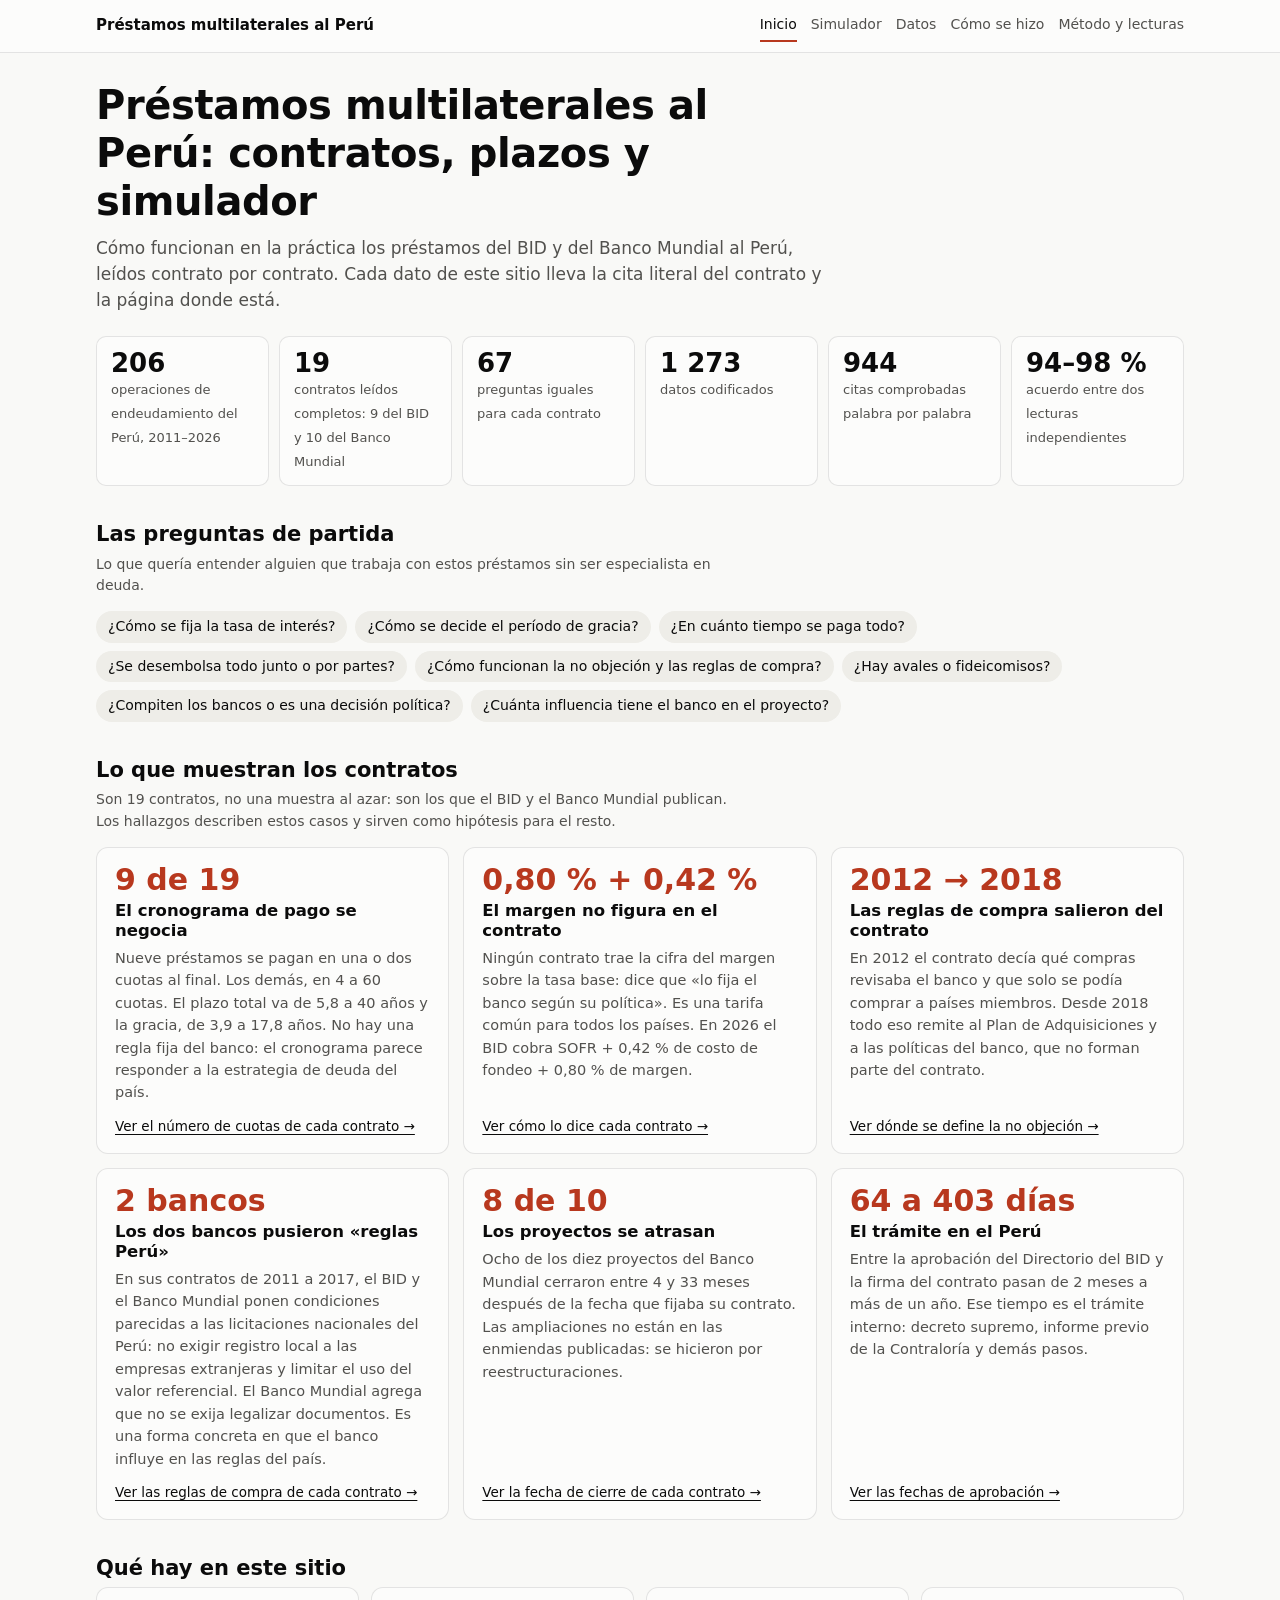
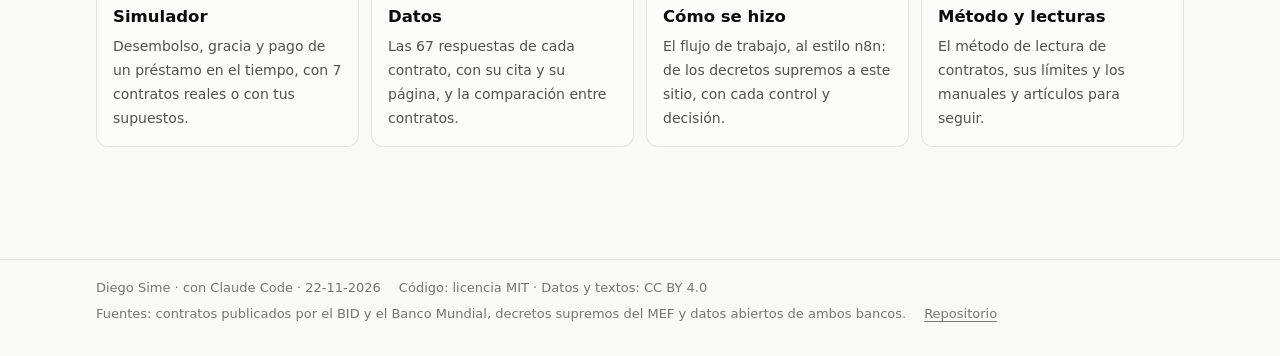
==== index.html @ 69d33046 "Publica el sitio Préstamos multilaterales al Perú - Inicio con seis hallazgos, cada uno enlazado a s" ====
<!doctype html>
<html lang="es">
<head>
<meta charset="utf-8">
<meta name="viewport" content="width=device-width, initial-scale=1, viewport-fit=cover">
<title>Préstamos multilaterales al Perú</title>
<meta name="description" content="Cómo funcionan, en la práctica, los préstamos del BID y del Banco Mundial al Perú, leídos contrato por contrato: plazos, tasas, desembolsos, compras y atrasos, con un simulador.">
<link rel="icon" href="data:image/svg+xml,%3Csvg xmlns='http://www.w3.org/2000/svg' viewBox='0 0 16 16'%3E%3Crect x='1' y='7' width='3' height='8' rx='1' fill='%232a78d6'/%3E%3Crect x='6.5' y='3' width='3' height='12' rx='1' fill='%23eb6834'/%3E%3Crect x='12' y='5' width='3' height='10' rx='1' fill='%231baf7a'/%3E%3C/svg%3E">
<link rel="stylesheet" href="assets/estilos.css">
</head>
<body>
<!-- PROCESO 1: Barra superior, igual en todas las páginas -->
<header class="barra"><div class="barra__in">
  <a class="barra__sitio" href="index.html">Préstamos multilaterales al Perú</a>
  <nav aria-label="Secciones">
    <a href="index.html" aria-current="page">Inicio</a>
    <a href="simulador.html">Simulador</a>
    <a href="datos.html">Datos</a>
    <a href="pipeline.html">Cómo se hizo</a>
    <a href="metodo.html">Método y lecturas</a>
  </nav>
</div></header>

<main>
<!-- PROCESO 2: Portada -->
<section class="portada">
  <h1>Préstamos multilaterales al Perú: contratos, plazos y simulador</h1>
  <p class="lead">Cómo funcionan en la práctica los préstamos del BID y del Banco Mundial al Perú, leídos contrato por contrato. Cada dato de este sitio lleva la cita literal del contrato y la página donde está.</p>
  <div class="cifras" aria-label="El trabajo en cifras">
    <div class="cifra"><b>206</b><span>operaciones de endeudamiento del Perú, 2011–2026</span></div>
    <div class="cifra"><b>19</b><span>contratos leídos completos: 9 del BID y 10 del Banco Mundial</span></div>
    <div class="cifra"><b>67</b><span>preguntas iguales para cada contrato</span></div>
    <div class="cifra"><b>1 273</b><span>datos codificados</span></div>
    <div class="cifra"><b>944</b><span>citas comprobadas palabra por palabra</span></div>
    <div class="cifra"><b>94–98 %</b><span>acuerdo entre dos lecturas independientes</span></div>
  </div>
</section>

<!-- PROCESO 3: Preguntas de partida -->
<section class="seccion">
  <h2>Las preguntas de partida</h2>
  <p class="sub">Lo que quería entender alguien que trabaja con estos préstamos sin ser especialista en deuda.</p>
  <ul class="preguntas">
    <li>¿Cómo se fija la tasa de interés?</li><li>¿Cómo se decide el período de gracia?</li><li>¿En cuánto tiempo se paga todo?</li>
    <li>¿Se desembolsa todo junto o por partes?</li><li>¿Cómo funcionan la no objeción y las reglas de compra?</li>
    <li>¿Hay avales o fideicomisos?</li><li>¿Compiten los bancos o es una decisión política?</li><li>¿Cuánta influencia tiene el banco en el proyecto?</li>
  </ul>
</section>

<!-- PROCESO 4: Hallazgos, cada uno con enlace a su evidencia -->
<section class="seccion">
  <h2>Lo que muestran los contratos</h2>
  <p class="sub">Son 19 contratos, no una muestra al azar: son los que el BID y el Banco Mundial publican. Los hallazgos describen estos casos y sirven como hipótesis para el resto.</p>
  <div class="hallazgos">
    <article class="hallazgo">
      <div class="num">9 de 19</div>
      <h3>El cronograma de pago se negocia</h3>
      <p>Nueve préstamos se pagan en una o dos cuotas al final. Los demás, en 4 a 60 cuotas. El plazo total va de 5,8 a 40 años y la gracia, de 3,9 a 17,8 años. No hay una regla fija del banco: el cronograma parece responder a la estrategia de deuda del país.</p>
      <a class="ver" href="datos.html#var=B04">Ver el número de cuotas de cada contrato →</a>
    </article>
    <article class="hallazgo">
      <div class="num">0,80 % + 0,42 %</div>
      <h3>El margen no figura en el contrato</h3>
      <p>Ningún contrato trae la cifra del margen sobre la tasa base: dice que «lo fija el banco según su política». Es una tarifa común para todos los países. En 2026 el BID cobra SOFR + 0,42 % de costo de fondeo + 0,80 % de margen.</p>
      <a class="ver" href="datos.html#var=C03">Ver cómo lo dice cada contrato →</a>
    </article>
    <article class="hallazgo">
      <div class="num">2012 → 2018</div>
      <h3>Las reglas de compra salieron del contrato</h3>
      <p>En 2012 el contrato decía qué compras revisaba el banco y que solo se podía comprar a países miembros. Desde 2018 todo eso remite al Plan de Adquisiciones y a las políticas del banco, que no forman parte del contrato.</p>
      <a class="ver" href="datos.html#var=E05a">Ver dónde se define la no objeción →</a>
    </article>
    <article class="hallazgo">
      <div class="num">2 bancos</div>
      <h3>Los dos bancos pusieron «reglas Perú»</h3>
      <p>En sus contratos de 2011 a 2017, el BID y el Banco Mundial ponen condiciones parecidas a las licitaciones nacionales del Perú: no exigir registro local a las empresas extranjeras y limitar el uso del valor referencial. El Banco Mundial agrega que no se exija legalizar documentos. Es una forma concreta en que el banco influye en las reglas del país.</p>
      <a class="ver" href="datos.html#var=E12">Ver las reglas de compra de cada contrato →</a>
    </article>
    <article class="hallazgo">
      <div class="num">8 de 10</div>
      <h3>Los proyectos se atrasan</h3>
      <p>Ocho de los diez proyectos del Banco Mundial cerraron entre 4 y 33 meses después de la fecha que fijaba su contrato. Las ampliaciones no están en las enmiendas publicadas: se hicieron por reestructuraciones.</p>
      <a class="ver" href="datos.html#var=B01">Ver la fecha de cierre de cada contrato →</a>
    </article>
    <article class="hallazgo">
      <div class="num">64 a 403 días</div>
      <h3>El trámite en el Perú</h3>
      <p>Entre la aprobación del Directorio del BID y la firma del contrato pasan de 2 meses a más de un año. Ese tiempo es el trámite interno: decreto supremo, informe previo de la Contraloría y demás pasos.</p>
      <a class="ver" href="datos.html#var=A06">Ver las fechas de aprobación →</a>
    </article>
  </div>
</section>

<!-- PROCESO 5: Accesos -->
<section class="seccion">
  <h2>Qué hay en este sitio</h2>
  <div class="accesos">
    <a class="acceso" href="simulador.html"><b>Simulador</b><span>Desembolso, gracia y pago de un préstamo en el tiempo, con 7 contratos reales o con tus supuestos.</span></a>
    <a class="acceso" href="datos.html"><b>Datos</b><span>Las 67 respuestas de cada contrato, con su cita y su página, y la comparación entre contratos.</span></a>
    <a class="acceso" href="pipeline.html"><b>Cómo se hizo</b><span>El flujo de trabajo, al estilo n8n: de los decretos supremos a este sitio, con cada control y decisión.</span></a>
    <a class="acceso" href="metodo.html"><b>Método y lecturas</b><span>El método de lectura de contratos, sus límites y los manuales y artículos para seguir.</span></a>
  </div>
</section>
</main>

<footer class="pie"><div class="pie__in">
  <span>Diego Sime · con Claude Code · 22-11-2026</span>
  <span>Código: licencia MIT · Datos y textos: CC BY 4.0</span>
  <span>Fuentes: contratos publicados por el BID y el Banco Mundial, decretos supremos del MEF y datos abiertos de ambos bancos.</span>
  <a href="https://github.com/diegosimemirror/loan">Repositorio</a>
</div></footer>
</body>
</html>
---- assets/estilos.css ----
/* ============================================================
   Estilos comunes del sitio «loan»
   Colores como tokens (claro y oscuro), letra del sistema, diseño que se adapta al celular.
   ============================================================ */
:root {
  color-scheme: light;
  --page: #f9f9f7; --surface: #fcfcfb; --ink: #0b0b0b; --ink-2: #52514e; --muted: #77756f;
  --grid: #e1e0d9; --axis: #c3c2b7; --ring: rgba(11,11,11,0.10);
  --s1: #2a78d6; --s2: #eb6834; --s3: #1baf7a; --s4: #eda100; --s7: #6250d6;
  --bid: #2a78d6; --birf: #1baf7a;
  --accent: #b8381e; --focus: #2a78d6; --chip: #eeede8;
}
@media (prefers-color-scheme: dark) {
  :root:not([data-theme="light"]) {
    color-scheme: dark;
    --page: #0d0d0d; --surface: #1a1a19; --ink: #f0efec; --ink-2: #c3c2b7; --muted: #9a988f;
    --grid: #2c2c2a; --axis: #383835; --ring: rgba(255,255,255,0.10);
    --s1: #3987e5; --s2: #d95926; --s3: #199e70; --s4: #c98500; --s7: #9085e9;
    --bid: #3987e5; --birf: #199e70; --accent: #f08a6c; --focus: #3987e5; --chip: #262624;
  }
}
:root[data-theme="dark"] {
  color-scheme: dark;
  --page: #0d0d0d; --surface: #1a1a19; --ink: #f0efec; --ink-2: #c3c2b7; --muted: #9a988f;
  --grid: #2c2c2a; --axis: #383835; --ring: rgba(255,255,255,0.10);
  --s1: #3987e5; --s2: #d95926; --s3: #199e70; --s4: #c98500; --s7: #9085e9;
  --bid: #3987e5; --birf: #199e70; --accent: #f08a6c; --focus: #3987e5; --chip: #262624;
}

* { box-sizing: border-box; }
body { margin: 0; background: var(--page); color: var(--ink); font: 15.5px/1.55 system-ui, -apple-system, "Segoe UI", sans-serif; }
a { color: inherit; text-underline-offset: 3px; }
:focus-visible { outline: 2px solid var(--focus); outline-offset: 2px; }
h1, h2, h3 { line-height: 1.2; margin: 0; }
p { margin: 0 0 10px; }

/* ---------- Barra superior ---------- */
.barra { position: sticky; top: 0; z-index: 10; background: var(--surface); border-bottom: 1px solid var(--ring); }
.barra__in { max-width: 1120px; margin: 0 auto; padding: 10px 16px; display: flex; flex-wrap: wrap; gap: 6px 18px; align-items: center; justify-content: space-between; }
.barra__sitio { font-weight: 700; text-decoration: none; font-size: 15px; }
.barra nav { display: flex; flex-wrap: wrap; gap: 4px 14px; font-size: 14px; }
.barra nav a { text-decoration: none; color: var(--ink-2); padding: 4px 0; border-bottom: 2px solid transparent; }
.barra nav a:hover { color: var(--ink); }
.barra nav a[aria-current="page"] { color: var(--ink); border-bottom-color: var(--accent); }

/* ---------- Estructura ---------- */
main { max-width: 1120px; margin: 0 auto; padding: 28px 16px 64px; }
.portada h1 { font-size: clamp(26px, 4.2vw, 40px); font-weight: 750; letter-spacing: -0.01em; max-width: 22ch; }
.lead { color: var(--ink-2); font-size: 17px; max-width: 68ch; margin-top: 10px; }
.card { background: var(--surface); border: 1px solid var(--ring); border-radius: 12px; padding: 18px; }
.seccion { margin-top: 36px; }
.seccion > h2 { font-size: 21px; margin-bottom: 6px; }
.sub { color: var(--ink-2); font-size: 14px; margin-bottom: 14px; max-width: 72ch; }
.small { font-size: 12.5px; color: var(--muted); }

/* ---------- Cifras de portada ---------- */
.cifras { display: grid; grid-template-columns: repeat(auto-fill, minmax(150px, 1fr)); gap: 10px; margin-top: 22px; }
.cifra { background: var(--surface); border: 1px solid var(--ring); border-radius: 10px; padding: 12px 14px; }
.cifra b { display: block; font-size: 26px; line-height: 1.1; font-weight: 700; }
.cifra span { font-size: 13px; color: var(--ink-2); }

/* ---------- Preguntas ---------- */
.preguntas { display: flex; flex-wrap: wrap; gap: 8px; margin: 0; padding: 0; list-style: none; }
.preguntas li { background: var(--chip); border-radius: 999px; padding: 5px 12px; font-size: 14px; }

/* ---------- Hallazgos ---------- */
.hallazgos { display: grid; grid-template-columns: repeat(auto-fill, minmax(300px, 1fr)); gap: 14px; }
.hallazgo { background: var(--surface); border: 1px solid var(--ring); border-radius: 12px; padding: 16px 18px; display: flex; flex-direction: column; gap: 6px; }
.hallazgo .num { font-size: 30px; font-weight: 750; line-height: 1.05; color: var(--accent); }
.hallazgo h3 { font-size: 16.5px; }
.hallazgo p { color: var(--ink-2); font-size: 14.5px; margin: 0; }
.hallazgo .ver { margin-top: auto; padding-top: 6px; font-size: 13.5px; }

/* ---------- Accesos ---------- */
.accesos { display: grid; grid-template-columns: repeat(auto-fill, minmax(230px, 1fr)); gap: 12px; }
.acceso { display: block; text-decoration: none; background: var(--surface); border: 1px solid var(--ring); border-radius: 12px; padding: 16px; transition: border-color .12s; }
.acceso:hover { border-color: var(--ink-2); }
.acceso b { display: block; font-size: 16.5px; margin-bottom: 4px; }
.acceso span { color: var(--ink-2); font-size: 14px; }

/* ---------- Tablas ---------- */
.tablewrap { overflow-x: auto; background: var(--surface); border: 1px solid var(--ring); border-radius: 10px; }
table { border-collapse: collapse; width: 100%; font-size: 13.5px; }
th, td { text-align: left; padding: 7px 10px; border-bottom: 1px solid var(--grid); vertical-align: top; }
th { color: var(--ink-2); font-weight: 600; background: var(--surface); position: sticky; top: 0; }
tr:last-child td { border-bottom: 0; }
td.num, th.num { text-align: right; font-variant-numeric: tabular-nums; white-space: nowrap; }

/* ---------- Estados y chips ---------- */
.estado { display: inline-block; font-size: 11.5px; padding: 1px 7px; border-radius: 999px; background: var(--chip); color: var(--ink-2); white-space: nowrap; }
.estado.dato { background: color-mix(in srgb, var(--s3) 18%, transparent); color: var(--ink); }
.estado.calculado { background: color-mix(in srgb, var(--s1) 16%, transparent); color: var(--ink); }
.estado.remite { background: color-mix(in srgb, var(--s4) 22%, transparent); color: var(--ink); }
.estado.metadato { background: color-mix(in srgb, var(--s7) 16%, transparent); color: var(--ink); }
.banco { display: inline-flex; align-items: center; gap: 6px; font-size: 13px; }
.banco i { width: 10px; height: 10px; border-radius: 3px; display: inline-block; }
.banco.bid i { background: var(--bid); } .banco.birf i { background: var(--birf); }

/* ---------- Texto largo ---------- */
.prosa { max-width: 74ch; }
.prosa li { margin-bottom: 6px; }
.prosa h3 { font-size: 16px; margin: 18px 0 6px; }
.nota { border-left: 3px solid var(--accent); padding: 8px 12px; background: var(--surface); border-radius: 0 8px 8px 0; color: var(--ink-2); font-size: 14px; }

/* ---------- Pie ---------- */
.pie { border-top: 1px solid var(--ring); margin-top: 48px; }
.pie__in { max-width: 1120px; margin: 0 auto; padding: 18px 16px 32px; font-size: 13px; color: var(--muted); display: flex; flex-wrap: wrap; gap: 6px 18px; }
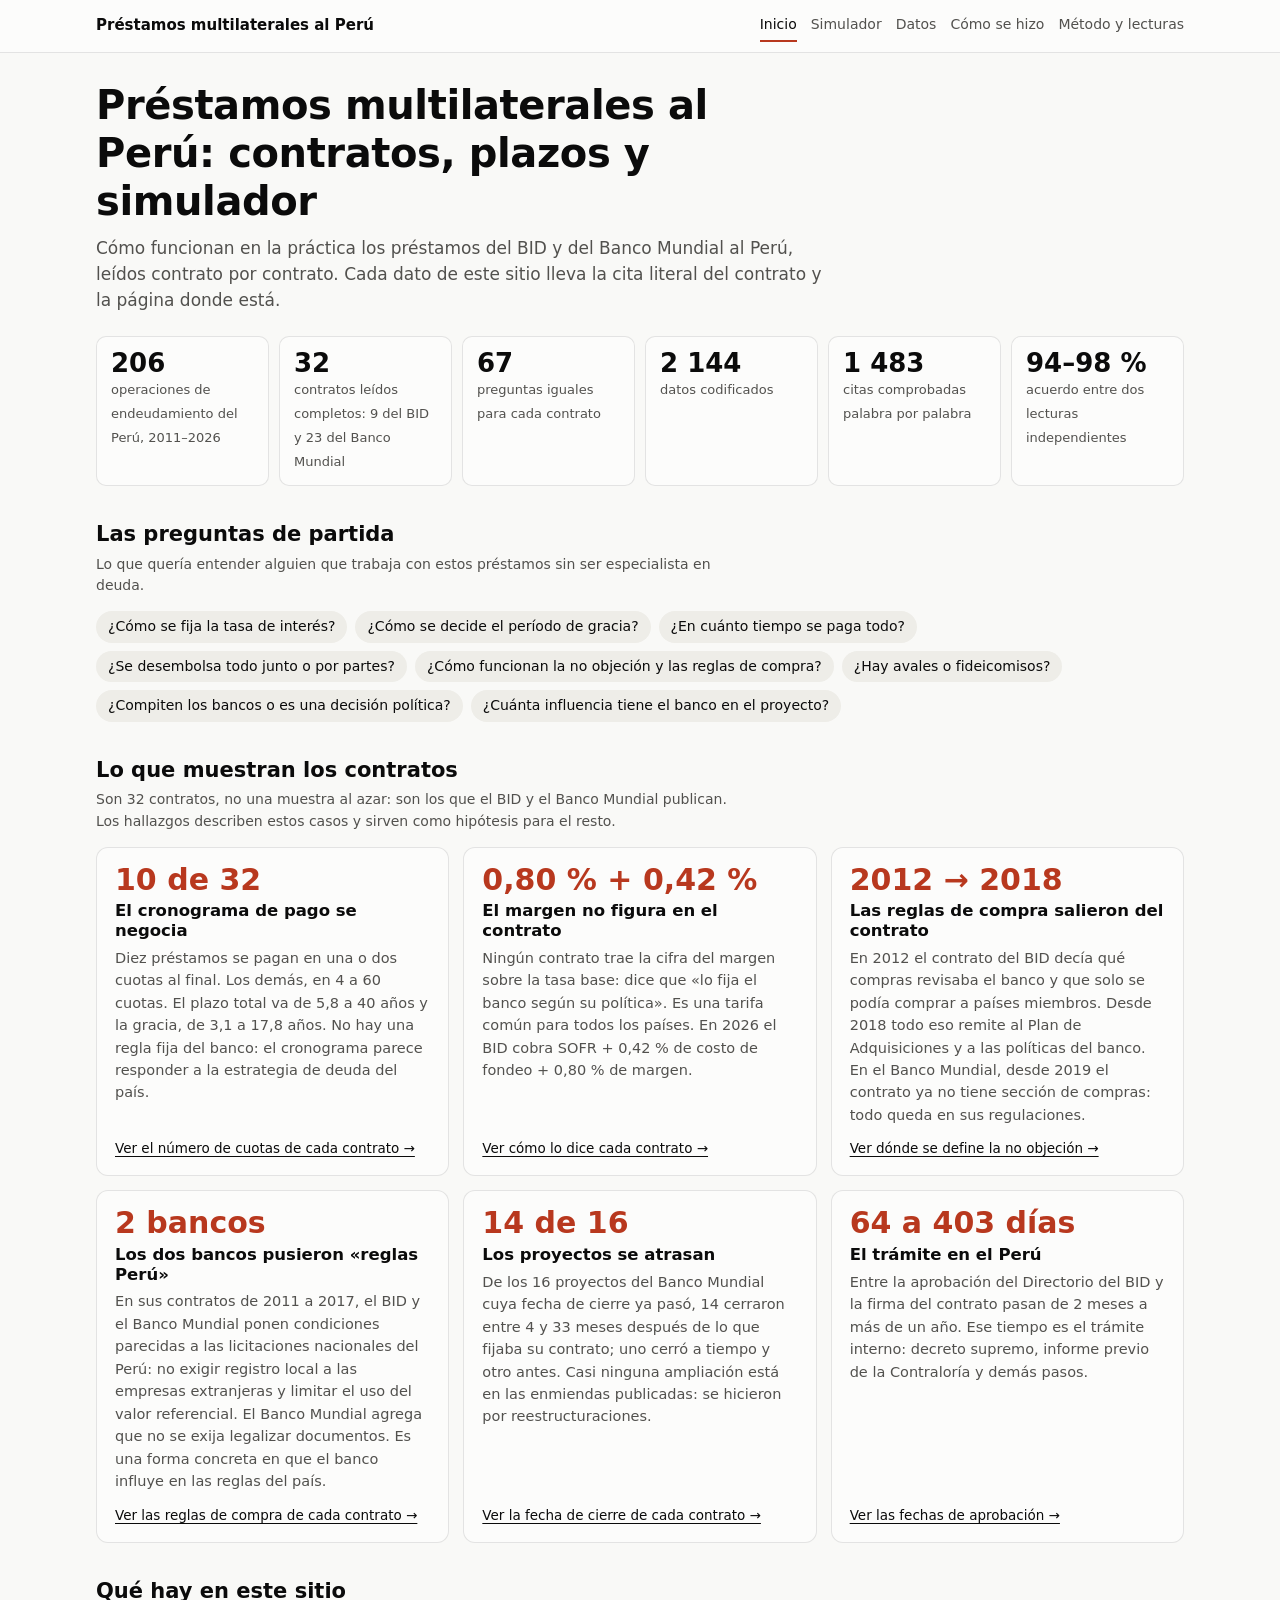
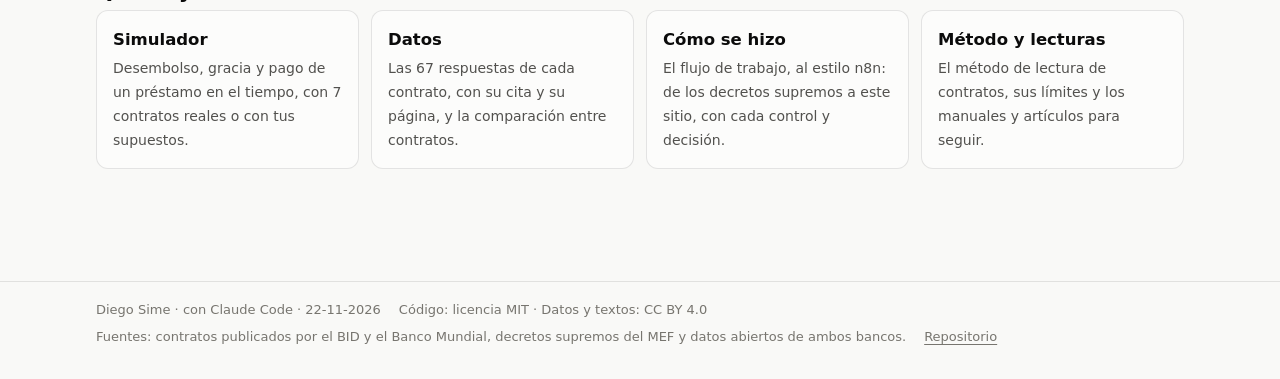
==== commit c31a1f6c: "Agrega la tanda 3: 13 préstamos del Banco Mundial (2017-2026) - La base pasa de 19 a 32 contratos (9" ====
--- a/index.html
+++ b/index.html
@@ -4,7 +4,7 @@
 <meta charset="utf-8">
 <meta name="viewport" content="width=device-width, initial-scale=1, viewport-fit=cover">
 <title>Préstamos multilaterales al Perú</title>
-<meta name="description" content="Cómo funcionan, en la práctica, los préstamos del BID y del Banco Mundial al Perú, leídos contrato por contrato: plazos, tasas, desembolsos, compras y atrasos, con un simulador.">
+<meta name="description" content="Cómo funcionan, en la práctica, los préstamos del BID y del Banco Mundial al Perú: 32 contratos leídos uno por uno, con plazos, tasas, desembolsos, compras y atrasos, y un simulador.">
 <link rel="icon" href="data:image/svg+xml,%3Csvg xmlns='http://www.w3.org/2000/svg' viewBox='0 0 16 16'%3E%3Crect x='1' y='7' width='3' height='8' rx='1' fill='%232a78d6'/%3E%3Crect x='6.5' y='3' width='3' height='12' rx='1' fill='%23eb6834'/%3E%3Crect x='12' y='5' width='3' height='10' rx='1' fill='%231baf7a'/%3E%3C/svg%3E">
 <link rel="stylesheet" href="assets/estilos.css">
 </head>
@@ -28,10 +28,10 @@
   <p class="lead">Cómo funcionan en la práctica los préstamos del BID y del Banco Mundial al Perú, leídos contrato por contrato. Cada dato de este sitio lleva la cita literal del contrato y la página donde está.</p>
   <div class="cifras" aria-label="El trabajo en cifras">
     <div class="cifra"><b>206</b><span>operaciones de endeudamiento del Perú, 2011–2026</span></div>
-    <div class="cifra"><b>19</b><span>contratos leídos completos: 9 del BID y 10 del Banco Mundial</span></div>
+    <div class="cifra"><b>32</b><span>contratos leídos completos: 9 del BID y 23 del Banco Mundial</span></div>
     <div class="cifra"><b>67</b><span>preguntas iguales para cada contrato</span></div>
-    <div class="cifra"><b>1 273</b><span>datos codificados</span></div>
-    <div class="cifra"><b>944</b><span>citas comprobadas palabra por palabra</span></div>
+    <div class="cifra"><b>2 144</b><span>datos codificados</span></div>
+    <div class="cifra"><b>1 483</b><span>citas comprobadas palabra por palabra</span></div>
     <div class="cifra"><b>94–98 %</b><span>acuerdo entre dos lecturas independientes</span></div>
   </div>
 </section>
@@ -50,12 +50,12 @@
 <!-- PROCESO 4: Hallazgos, cada uno con enlace a su evidencia -->
 <section class="seccion">
   <h2>Lo que muestran los contratos</h2>
-  <p class="sub">Son 19 contratos, no una muestra al azar: son los que el BID y el Banco Mundial publican. Los hallazgos describen estos casos y sirven como hipótesis para el resto.</p>
+  <p class="sub">Son 32 contratos, no una muestra al azar: son los que el BID y el Banco Mundial publican. Los hallazgos describen estos casos y sirven como hipótesis para el resto.</p>
   <div class="hallazgos">
     <article class="hallazgo">
-      <div class="num">9 de 19</div>
+      <div class="num">10 de 32</div>
       <h3>El cronograma de pago se negocia</h3>
-      <p>Nueve préstamos se pagan en una o dos cuotas al final. Los demás, en 4 a 60 cuotas. El plazo total va de 5,8 a 40 años y la gracia, de 3,9 a 17,8 años. No hay una regla fija del banco: el cronograma parece responder a la estrategia de deuda del país.</p>
+      <p>Diez préstamos se pagan en una o dos cuotas al final. Los demás, en 4 a 60 cuotas. El plazo total va de 5,8 a 40 años y la gracia, de 3,1 a 17,8 años. No hay una regla fija del banco: el cronograma parece responder a la estrategia de deuda del país.</p>
       <a class="ver" href="datos.html#var=B04">Ver el número de cuotas de cada contrato →</a>
     </article>
     <article class="hallazgo">
@@ -67,7 +67,7 @@
     <article class="hallazgo">
       <div class="num">2012 → 2018</div>
       <h3>Las reglas de compra salieron del contrato</h3>
-      <p>En 2012 el contrato decía qué compras revisaba el banco y que solo se podía comprar a países miembros. Desde 2018 todo eso remite al Plan de Adquisiciones y a las políticas del banco, que no forman parte del contrato.</p>
+      <p>En 2012 el contrato del BID decía qué compras revisaba el banco y que solo se podía comprar a países miembros. Desde 2018 todo eso remite al Plan de Adquisiciones y a las políticas del banco. En el Banco Mundial, desde 2019 el contrato ya no tiene sección de compras: todo queda en sus regulaciones.</p>
       <a class="ver" href="datos.html#var=E05a">Ver dónde se define la no objeción →</a>
     </article>
     <article class="hallazgo">
@@ -77,9 +77,9 @@
       <a class="ver" href="datos.html#var=E12">Ver las reglas de compra de cada contrato →</a>
     </article>
     <article class="hallazgo">
-      <div class="num">8 de 10</div>
+      <div class="num">14 de 16</div>
       <h3>Los proyectos se atrasan</h3>
-      <p>Ocho de los diez proyectos del Banco Mundial cerraron entre 4 y 33 meses después de la fecha que fijaba su contrato. Las ampliaciones no están en las enmiendas publicadas: se hicieron por reestructuraciones.</p>
+      <p>De los 16 proyectos del Banco Mundial cuya fecha de cierre ya pasó, 14 cerraron entre 4 y 33 meses después de lo que fijaba su contrato; uno cerró a tiempo y otro antes. Casi ninguna ampliación está en las enmiendas publicadas: se hicieron por reestructuraciones.</p>
       <a class="ver" href="datos.html#var=B01">Ver la fecha de cierre de cada contrato →</a>
     </article>
     <article class="hallazgo">
